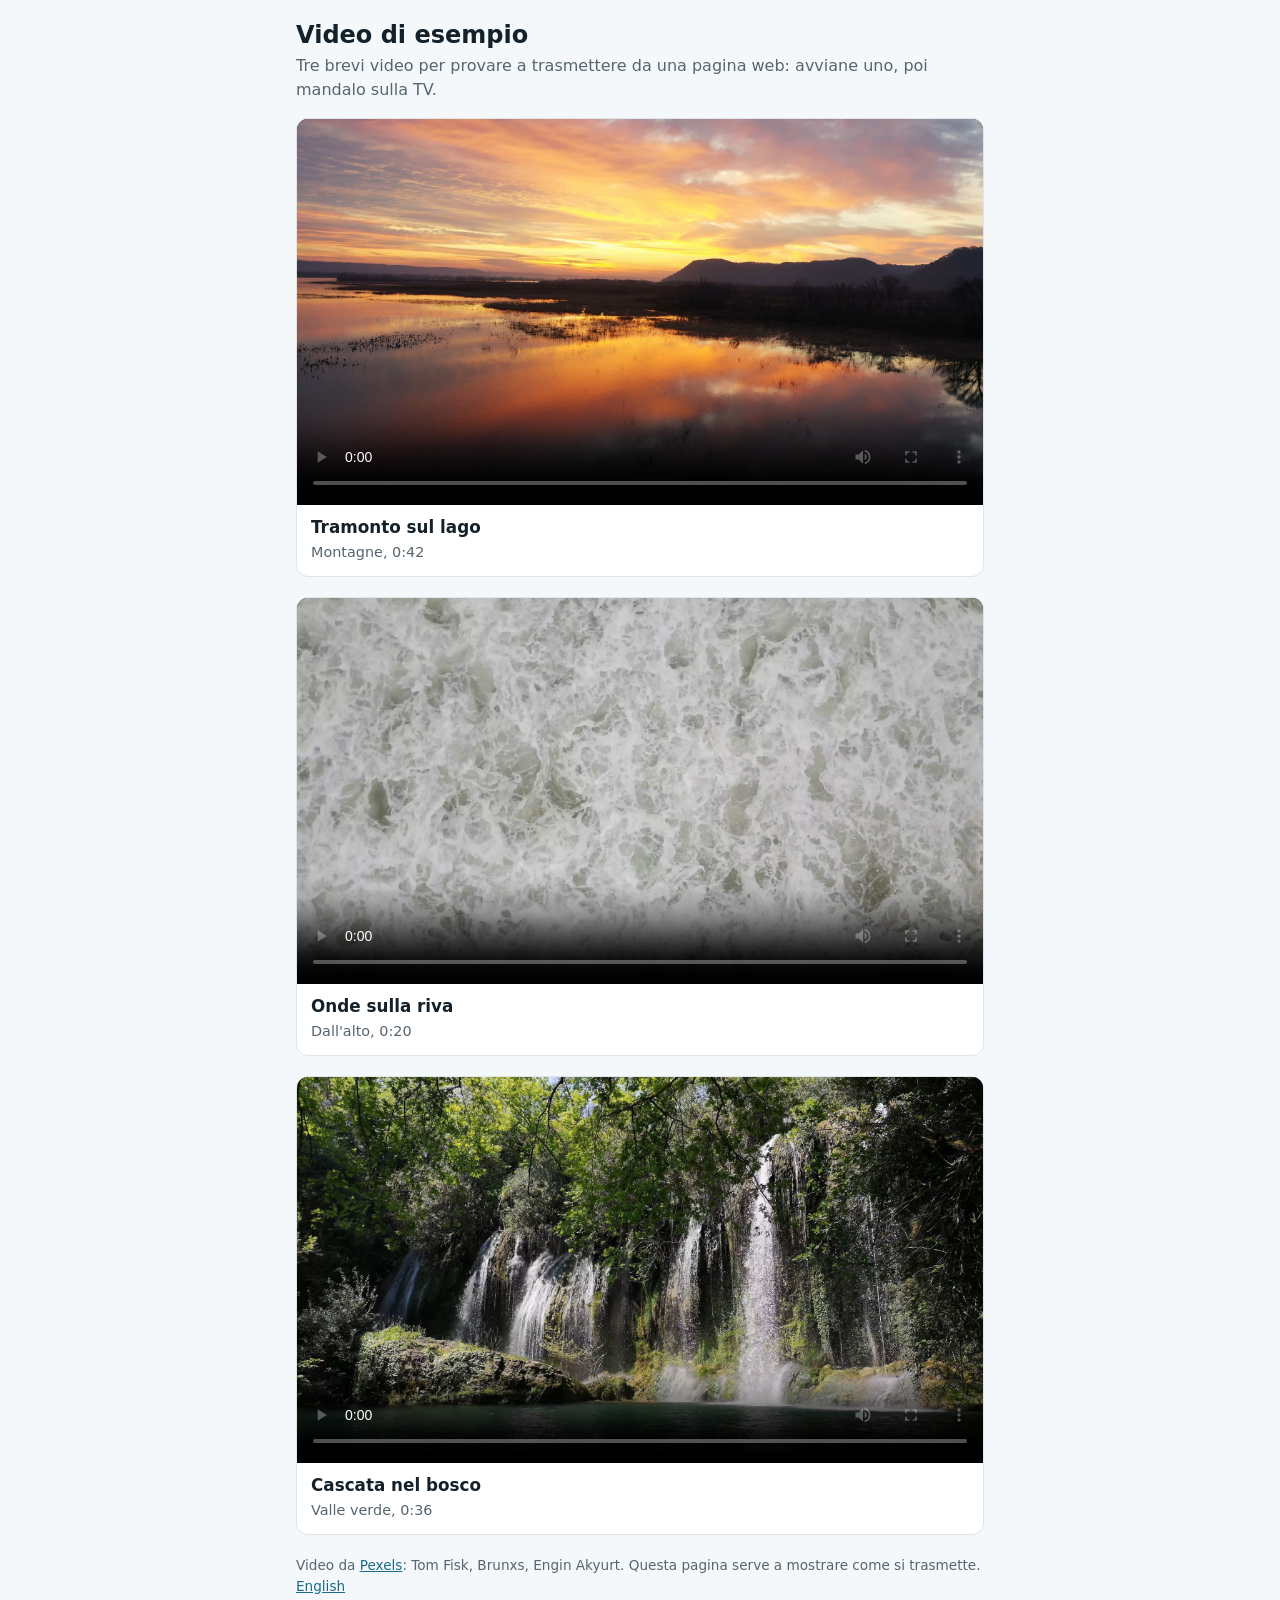
==== it/index.html @ cbf60f3e "feat: pagina demo di Beamcast, tre video Pexels in inglese e in italiano La pagina da cui si trasmet" ====
<!DOCTYPE html>
<!--
  Pagina demo di Beamcast, italiano (issue #440). La gemella inglese è ../index.html, e il perché
  di ogni scelta sta nel suo commento e in ../README.md. I video sono gli stessi: cambiano solo le
  parole, e i title dei video, che l'app mostra in «Media rilevati», in «In onda» e nelle liste.
-->
<html lang="it">
<head>
  <meta charset="utf-8">
  <meta name="viewport" content="width=device-width, initial-scale=1">
  <meta name="robots" content="noindex">
  <title>Video di esempio</title>
  <style>
    :root {
      color-scheme: light;
      --ink: #14212a;
      --muted: #56656f;
      --line: #dfe6ea;
      --accent: #1a6b8a;
      --page: #f5f8fa;
    }
    * { box-sizing: border-box; }
    body {
      margin: 0;
      background: var(--page);
      color: var(--ink);
      font: 16px/1.5 system-ui, -apple-system, "Segoe UI", Roboto, sans-serif;
    }
    header, main, footer { max-width: 720px; margin: 0 auto; padding: 0 16px; }
    header { padding-top: 20px; }
    h1 { font-size: 1.5rem; line-height: 1.25; margin: 0 0 4px; }
    header p { margin: 0 0 16px; color: var(--muted); }
    figure {
      margin: 0 0 20px;
      background: #fff;
      border: 1px solid var(--line);
      border-radius: 12px;
      overflow: hidden;
    }
    video { display: block; width: 100%; aspect-ratio: 16 / 9; background: #0e1519; }
    figcaption { padding: 10px 14px 12px; }
    figcaption strong { display: block; font-size: 1.05rem; }
    figcaption span { color: var(--muted); font-size: 0.9rem; }
    footer { padding-bottom: 28px; color: var(--muted); font-size: 0.85rem; }
    footer a { color: var(--accent); }
  </style>
</head>
<body>
  <header>
    <h1>Video di esempio</h1>
    <p>Tre brevi video per provare a trasmettere da una pagina web: avviane uno, poi mandalo sulla TV.</p>
  </header>
  <main>
    <figure>
      <video controls playsinline preload="metadata" title="Tramonto sul lago"
             poster="../media/sunset-lake.jpg" src="../media/sunset-lake.mp4"></video>
      <figcaption><strong>Tramonto sul lago</strong><span>Montagne, 0:42</span></figcaption>
    </figure>
    <figure>
      <video controls playsinline preload="metadata" title="Onde sulla riva"
             poster="../media/waves-shore.jpg" src="../media/waves-shore.mp4"></video>
      <figcaption><strong>Onde sulla riva</strong><span>Dall'alto, 0:20</span></figcaption>
    </figure>
    <figure>
      <video controls playsinline preload="metadata" title="Cascata nel bosco"
             poster="../media/forest-waterfall.jpg" src="../media/forest-waterfall.mp4"></video>
      <figcaption><strong>Cascata nel bosco</strong><span>Valle verde, 0:36</span></figcaption>
    </figure>
  </main>
  <footer>
    <p>Video da <a href="https://www.pexels.com/license/">Pexels</a>: Tom Fisk, Brunxs, Engin Akyurt.
      Questa pagina serve a mostrare come si trasmette. <a href="../">English</a></p>
  </footer>
</body>
</html>
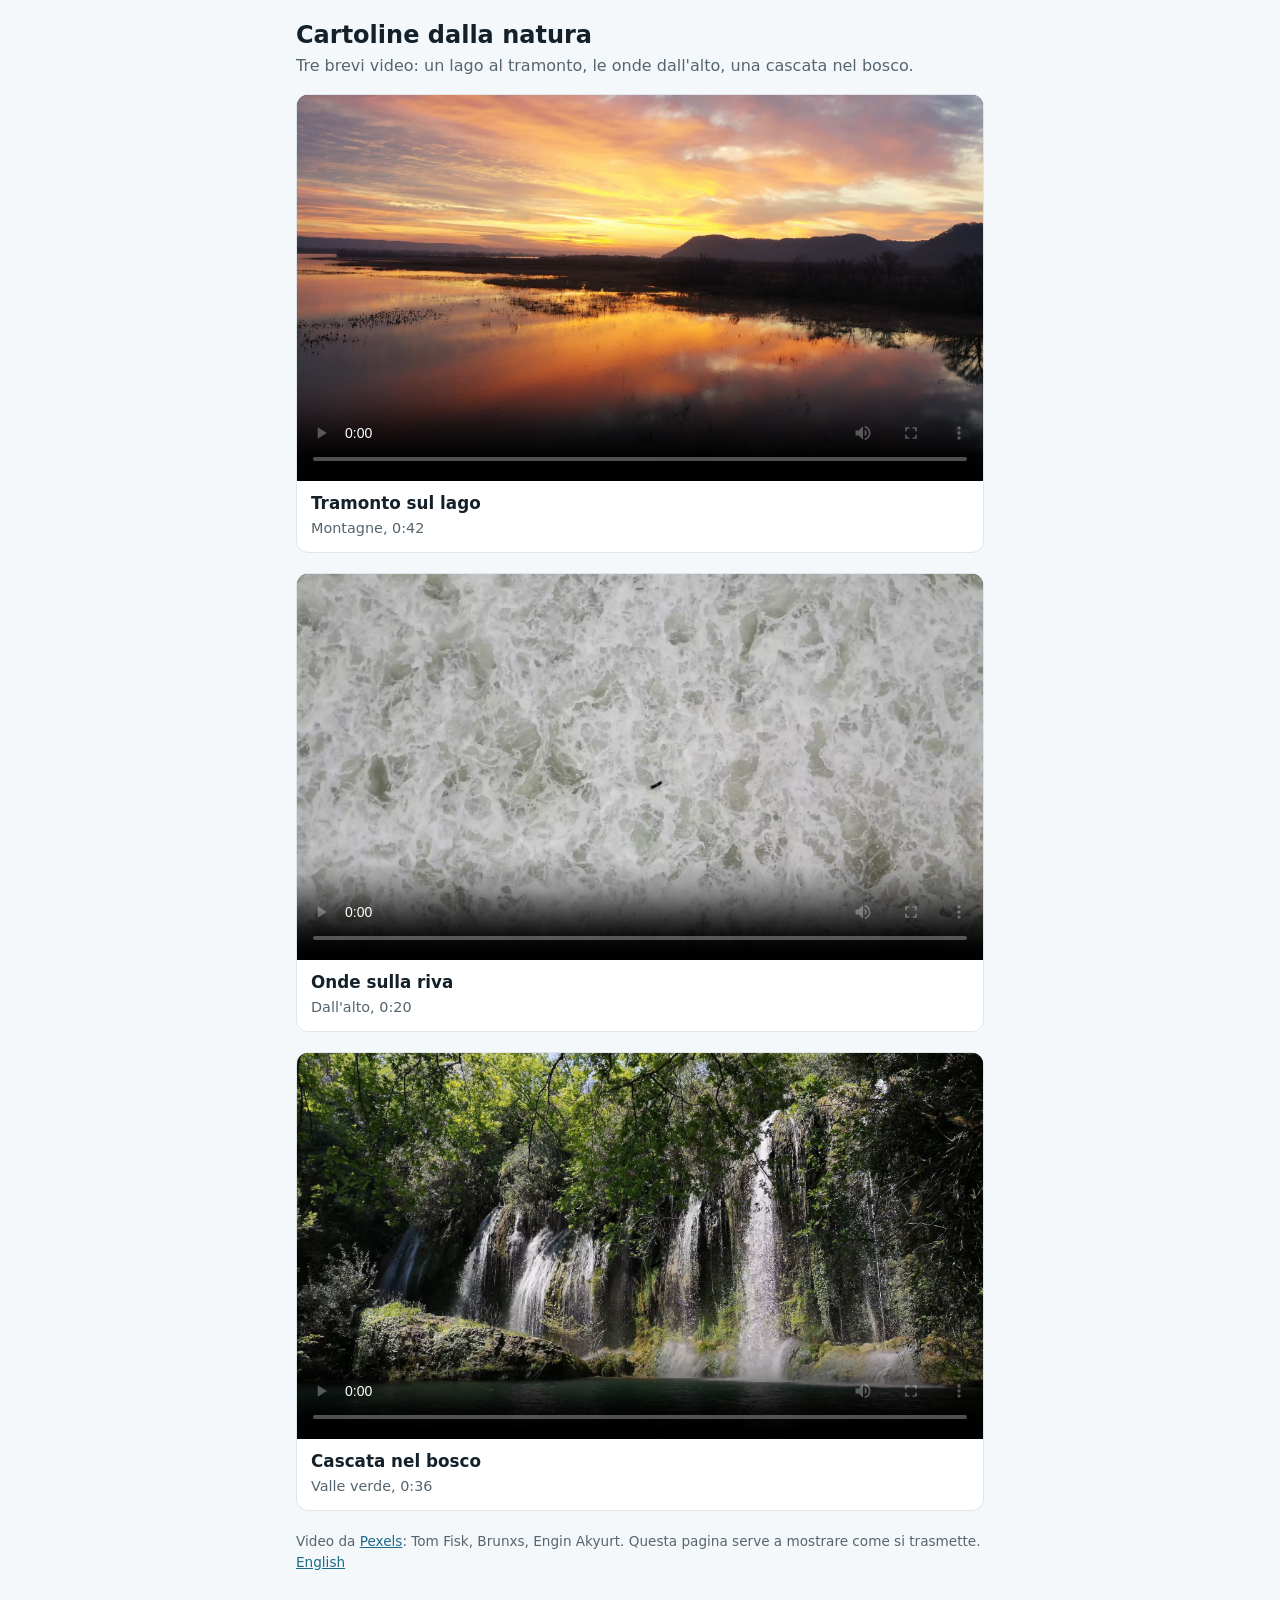
==== commit 0d9b889c: "Titolo: Cartoline dalla natura" ====
--- a/it/index.html
+++ b/it/index.html
@@ -1,75 +1,75 @@
-<!DOCTYPE html>
-<!--
-  Pagina demo di Beamcast, italiano (issue #440). La gemella inglese è ../index.html, e il perché
-  di ogni scelta sta nel suo commento e in ../README.md. I video sono gli stessi: cambiano solo le
-  parole, e i title dei video, che l'app mostra in «Media rilevati», in «In onda» e nelle liste.
--->
-<html lang="it">
-<head>
-  <meta charset="utf-8">
-  <meta name="viewport" content="width=device-width, initial-scale=1">
-  <meta name="robots" content="noindex">
-  <title>Video di esempio</title>
-  <style>
-    :root {
-      color-scheme: light;
-      --ink: #14212a;
-      --muted: #56656f;
-      --line: #dfe6ea;
-      --accent: #1a6b8a;
-      --page: #f5f8fa;
-    }
-    * { box-sizing: border-box; }
-    body {
-      margin: 0;
-      background: var(--page);
-      color: var(--ink);
-      font: 16px/1.5 system-ui, -apple-system, "Segoe UI", Roboto, sans-serif;
-    }
-    header, main, footer { max-width: 720px; margin: 0 auto; padding: 0 16px; }
-    header { padding-top: 20px; }
-    h1 { font-size: 1.5rem; line-height: 1.25; margin: 0 0 4px; }
-    header p { margin: 0 0 16px; color: var(--muted); }
-    figure {
-      margin: 0 0 20px;
-      background: #fff;
-      border: 1px solid var(--line);
-      border-radius: 12px;
-      overflow: hidden;
-    }
-    video { display: block; width: 100%; aspect-ratio: 16 / 9; background: #0e1519; }
-    figcaption { padding: 10px 14px 12px; }
-    figcaption strong { display: block; font-size: 1.05rem; }
-    figcaption span { color: var(--muted); font-size: 0.9rem; }
-    footer { padding-bottom: 28px; color: var(--muted); font-size: 0.85rem; }
-    footer a { color: var(--accent); }
-  </style>
-</head>
-<body>
-  <header>
-    <h1>Video di esempio</h1>
-    <p>Tre brevi video per provare a trasmettere da una pagina web: avviane uno, poi mandalo sulla TV.</p>
-  </header>
-  <main>
-    <figure>
-      <video controls playsinline preload="metadata" title="Tramonto sul lago"
-             poster="../media/sunset-lake.jpg" src="../media/sunset-lake.mp4"></video>
-      <figcaption><strong>Tramonto sul lago</strong><span>Montagne, 0:42</span></figcaption>
-    </figure>
-    <figure>
-      <video controls playsinline preload="metadata" title="Onde sulla riva"
-             poster="../media/waves-shore.jpg" src="../media/waves-shore.mp4"></video>
-      <figcaption><strong>Onde sulla riva</strong><span>Dall'alto, 0:20</span></figcaption>
-    </figure>
-    <figure>
-      <video controls playsinline preload="metadata" title="Cascata nel bosco"
-             poster="../media/forest-waterfall.jpg" src="../media/forest-waterfall.mp4"></video>
-      <figcaption><strong>Cascata nel bosco</strong><span>Valle verde, 0:36</span></figcaption>
-    </figure>
-  </main>
-  <footer>
-    <p>Video da <a href="https://www.pexels.com/license/">Pexels</a>: Tom Fisk, Brunxs, Engin Akyurt.
-      Questa pagina serve a mostrare come si trasmette. <a href="../">English</a></p>
-  </footer>
-</body>
-</html>
+<!DOCTYPE html>
+<!--
+  Pagina demo di Beamcast, italiano (issue #440). La gemella inglese è ../index.html, e il perché
+  di ogni scelta sta nel suo commento e in ../README.md. I video sono gli stessi: cambiano solo le
+  parole, e i title dei video, che l'app mostra in «Media rilevati», in «In onda» e nelle liste.
+-->
+<html lang="it">
+<head>
+  <meta charset="utf-8">
+  <meta name="viewport" content="width=device-width, initial-scale=1">
+  <meta name="robots" content="noindex">
+  <title>Cartoline dalla natura</title>
+  <style>
+    :root {
+      color-scheme: light;
+      --ink: #14212a;
+      --muted: #56656f;
+      --line: #dfe6ea;
+      --accent: #1a6b8a;
+      --page: #f5f8fa;
+    }
+    * { box-sizing: border-box; }
+    body {
+      margin: 0;
+      background: var(--page);
+      color: var(--ink);
+      font: 16px/1.5 system-ui, -apple-system, "Segoe UI", Roboto, sans-serif;
+    }
+    header, main, footer { max-width: 720px; margin: 0 auto; padding: 0 16px; }
+    header { padding-top: 20px; }
+    h1 { font-size: 1.5rem; line-height: 1.25; margin: 0 0 4px; }
+    header p { margin: 0 0 16px; color: var(--muted); }
+    figure {
+      margin: 0 0 20px;
+      background: #fff;
+      border: 1px solid var(--line);
+      border-radius: 12px;
+      overflow: hidden;
+    }
+    video { display: block; width: 100%; aspect-ratio: 16 / 9; background: #0e1519; }
+    figcaption { padding: 10px 14px 12px; }
+    figcaption strong { display: block; font-size: 1.05rem; }
+    figcaption span { color: var(--muted); font-size: 0.9rem; }
+    footer { padding-bottom: 28px; color: var(--muted); font-size: 0.85rem; }
+    footer a { color: var(--accent); }
+  </style>
+</head>
+<body>
+  <header>
+    <h1>Cartoline dalla natura</h1>
+    <p>Tre brevi video: un lago al tramonto, le onde dall'alto, una cascata nel bosco.</p>
+  </header>
+  <main>
+    <figure>
+      <video controls playsinline preload="metadata" title="Tramonto sul lago"
+             poster="../media/sunset-lake.jpg" src="../media/sunset-lake.mp4"></video>
+      <figcaption><strong>Tramonto sul lago</strong><span>Montagne, 0:42</span></figcaption>
+    </figure>
+    <figure>
+      <video controls playsinline preload="metadata" title="Onde sulla riva"
+             poster="../media/waves-shore.jpg" src="../media/waves-shore.mp4"></video>
+      <figcaption><strong>Onde sulla riva</strong><span>Dall'alto, 0:20</span></figcaption>
+    </figure>
+    <figure>
+      <video controls playsinline preload="metadata" title="Cascata nel bosco"
+             poster="../media/forest-waterfall.jpg" src="../media/forest-waterfall.mp4"></video>
+      <figcaption><strong>Cascata nel bosco</strong><span>Valle verde, 0:36</span></figcaption>
+    </figure>
+  </main>
+  <footer>
+    <p>Video da <a href="https://www.pexels.com/license/">Pexels</a>: Tom Fisk, Brunxs, Engin Akyurt.
+      Questa pagina serve a mostrare come si trasmette. <a href="../">English</a></p>
+  </footer>
+</body>
+</html>
